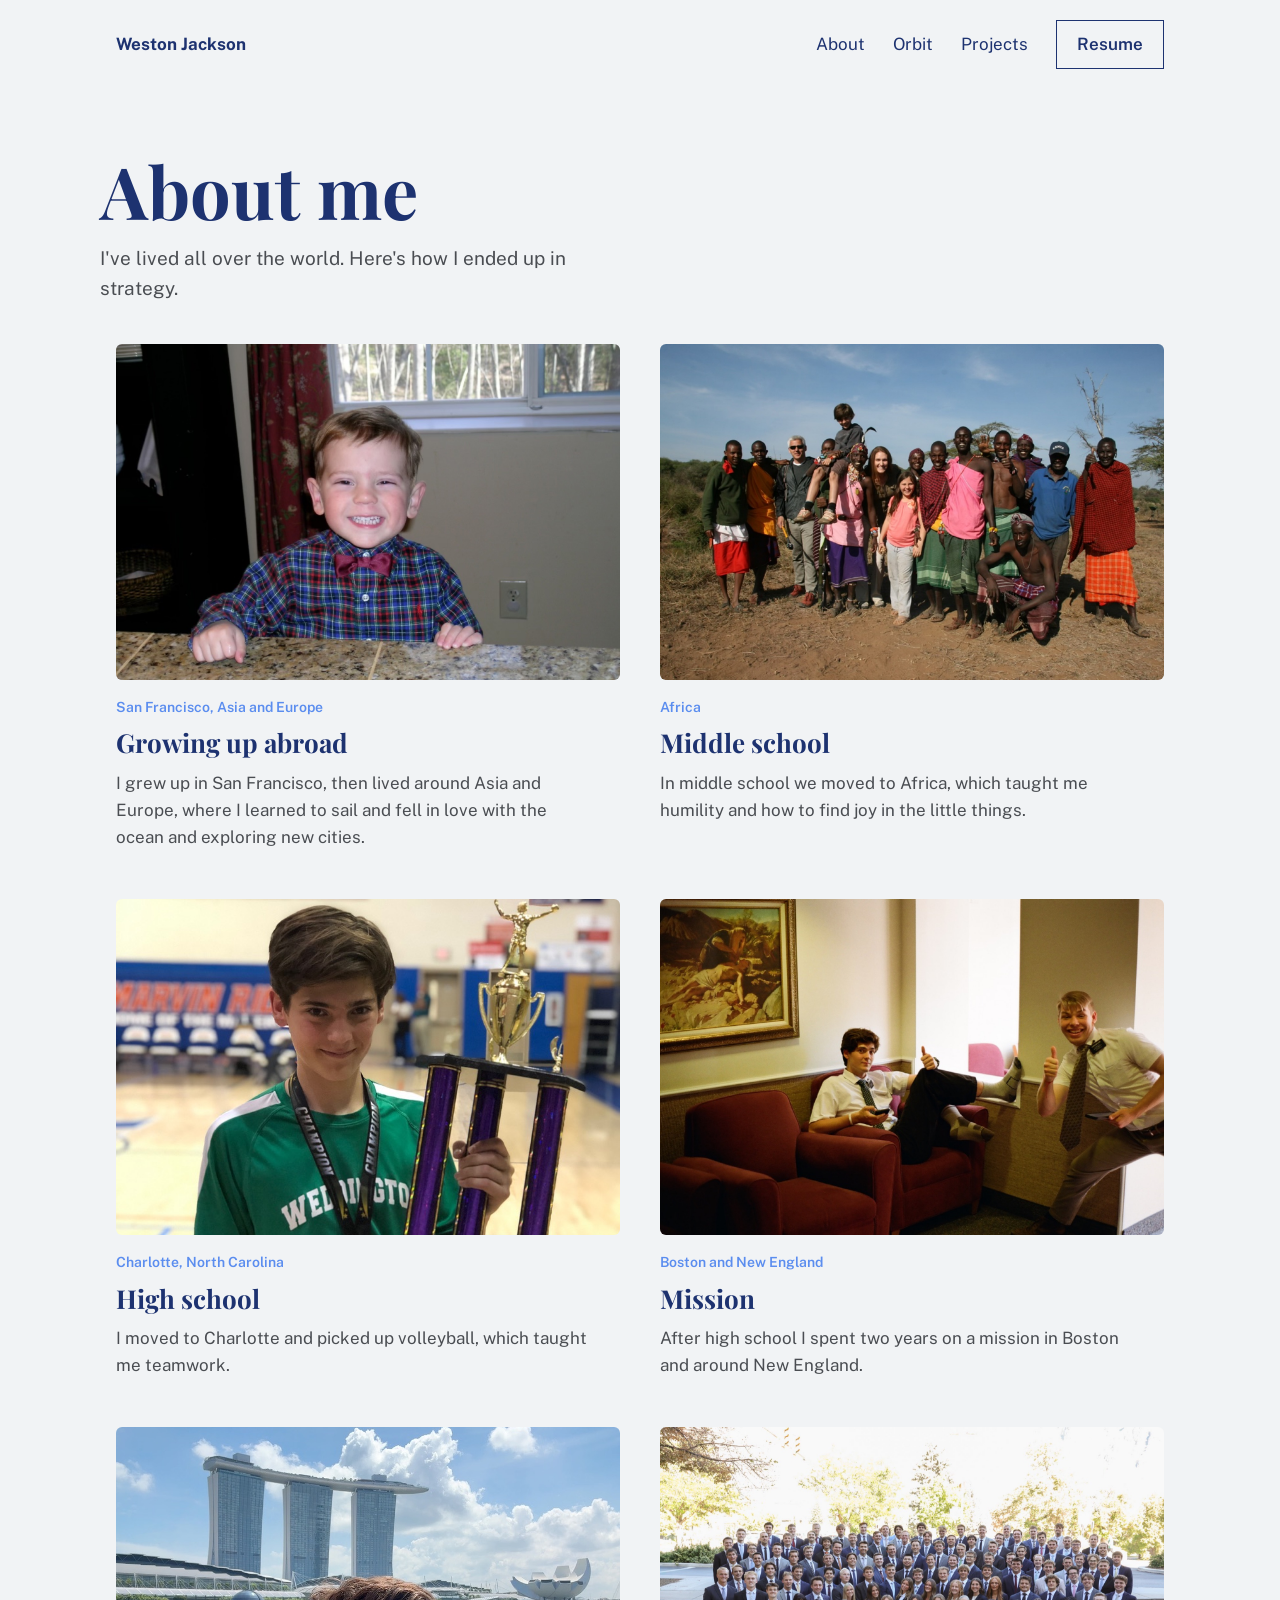
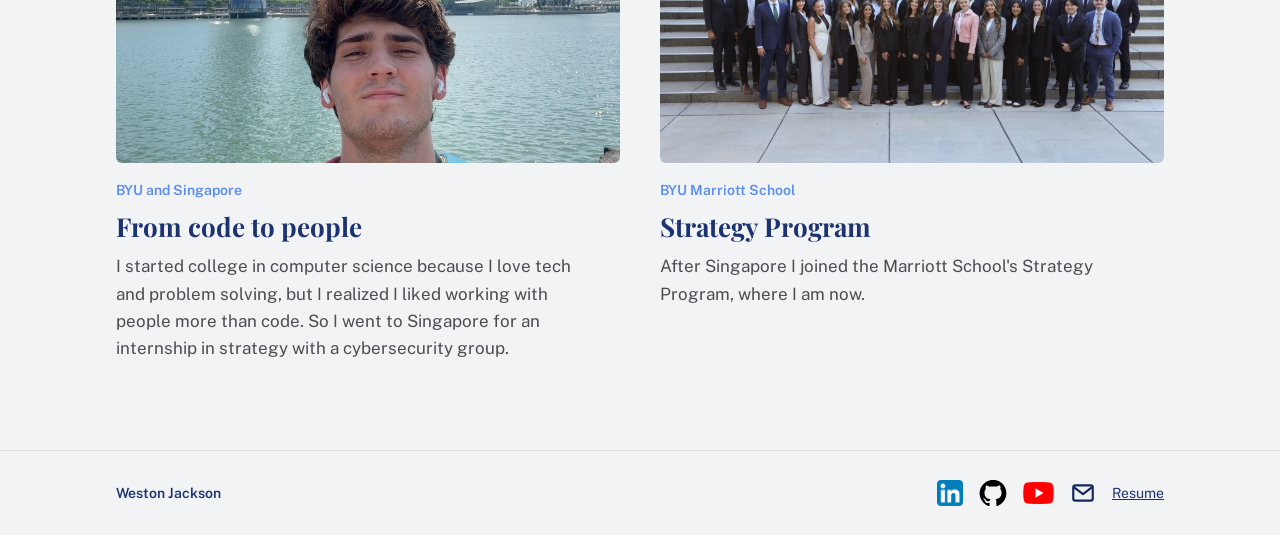
==== about.html @ 120ce7cc "Replace old site with new portfolio New home page, About page and Orbit project page. Removes the ol" ====
<!doctype html><html lang="en"><head><meta charset="utf-8"><meta name="viewport" content="width=device-width,initial-scale=1"><title>About · Weston Jackson</title>
<link href="https://fonts.googleapis.com/css2?family=Playfair+Display:wght@700&family=Public+Sans:wght@400;600;700&display=swap" rel="stylesheet">
<link rel="stylesheet" href="style.css?v=16">
<style>
.intro{padding:64px 0 40px}
.intro h1{font-size:clamp(44px,6vw,72px);line-height:1.05;margin-bottom:14px}
.intro p{margin:0;font-size:19px;max-width:44ch}
.story{list-style:none;margin:0;padding:0 0 88px;display:grid;grid-template-columns:repeat(2,1fr);gap:48px 40px}
.story img{width:100%;aspect-ratio:3/2;object-fit:cover;display:block;border-radius:6px;margin-bottom:16px}
.story .place{font-size:14px;font-weight:600;color:#5B8DEF;margin:0 0 4px}
.story h2{font-size:26px;margin:0 0 6px}
.story p{margin:0;max-width:48ch}
@media(max-width:700px){.story{grid-template-columns:1fr;gap:40px}}
</style></head><body>
<div class="wrap"><nav><a class="logo" href="index.html">Weston Jackson</a><a class="opt" href="about.html" aria-current="page">About</a><a class="opt" href="orbit.html">Orbit</a><a class="opt" href="index.html#projects">Projects</a><a class="btn" href="Weston_Jackson_Resume.pdf">Resume</a></nav></div>

<div class="wrap intro">
<h1>About me</h1>
<p>I've lived all over the world. Here's how I ended up in strategy.</p>
</div>

<div class="wrap">
<ol class="story">
<li><img src="photos/sf-early-years.jpg" alt="Weston as a little kid in a plaid shirt and bow tie" style="object-position:center 30%">
<p class="place">San Francisco, Asia and Europe</p><h2>Growing up abroad</h2><p>I grew up in San Francisco, then lived around Asia and Europe, where I learned to sail and fell in love with the ocean and exploring new cities.</p></li>

<li><img src="photos/kenya.jpg" alt="Weston with a group of people in Kenya">
<p class="place">Africa</p><h2>Middle school</h2><p>In middle school we moved to Africa, which taught me humility and how to find joy in the little things.</p></li>

<li><img src="photos/championship-trophy.jpg" alt="Weston holding a volleyball championship trophy" style="object-position:center 28%">
<p class="place">Charlotte, North Carolina</p><h2>High school</h2><p>I moved to Charlotte and picked up volleyball, which taught me teamwork.</p></li>

<li><img src="photos/boston-mission.jpg" alt="Weston and a fellow missionary in Massachusetts">
<p class="place">Boston and New England</p><h2>Mission</h2><p>After high school I spent two years on a mission in Boston and around New England.</p></li>

<li><img src="photos/singapore.jpg" alt="Weston in front of Marina Bay Sands in Singapore" style="object-position:center 40%">
<p class="place">BYU and Singapore</p><h2>From code to people</h2><p>I started college in computer science because I love tech and problem solving, but I realized I liked working with people more than code. So I went to Singapore for an internship in strategy with a cybersecurity group.</p></li>

<li><img src="photos/strategy-program.jpg" alt="BYU Marriott School Strategy Program group photo" style="object-position:center 68%">
<p class="place">BYU Marriott School</p><h2>Strategy Program</h2><p>After Singapore I joined the Marriott School's Strategy Program, where I am now.</p></li>
</ol>
</div>

<footer><div class="wrap"><p><a class="totop" href="#" onclick="window.scrollTo({top:0,behavior:matchMedia('(prefers-reduced-motion: reduce)').matches?'auto':'smooth'});return false">Weston Jackson</a></p><div class="links"><a class="icon" href="https://www.linkedin.com/in/weston-jackson42/" aria-label="LinkedIn"><img src="icons/linkedin.webp" alt="" width="26" height="26"></a><a class="icon" href="https://github.com/westons-hub" aria-label="GitHub"><img src="icons/github.svg" alt="" width="28" height="28"></a><a class="icon" href="https://www.youtube.com/channel/UCnmhHrcaIe1yvk1Fe79Xd9g" aria-label="YouTube"><img src="icons/youtube.png" alt="" width="31" height="22"></a><a class="icon" href="mailto:westonsdesk@gmail.com" aria-label="Email"><svg viewBox="0 0 24 24" aria-hidden="true" width="26" height="26" fill="none" stroke="#14295B" stroke-width="2" stroke-linejoin="round"><rect x="3" y="5" width="18" height="14" rx="2"/><path d="M3.5 6.5 12 13l8.5-6.5"/></svg></a><a href="Weston_Jackson_Resume.pdf">Resume</a></div></div></footer>
</body></html>
---- style.css ----
:root{--bg:#F1F3F5;--line:#D6DCE1;--ink:#1D3270;--text:#4A4D52;--accent:#B8322A;--card:#FFFFFF}
*{box-sizing:border-box}
body{margin:0;background:var(--bg);color:var(--text);font:17px/1.6 "Public Sans",sans-serif}
a{color:var(--ink)}
a:focus-visible{outline:2px solid var(--accent);outline-offset:3px}
.wrap{max-width:1080px;margin:0 auto;padding:0 16px}
h1,h2,h3{color:var(--ink);margin:0;font-family:"Playfair Display",Georgia,serif;font-weight:700}
h2{font-size:32px;margin-bottom:12px}

nav{display:flex;align-items:center;gap:28px;padding:20px 0}
nav a{text-decoration:none}
.logo{margin-right:auto;font-weight:700;white-space:nowrap}
.btn{display:inline-block;border:1.5px solid var(--ink);padding:10px 20px;text-decoration:none;font-weight:600}
.btn.fill{background:var(--ink);color:#fff}


footer{border-top:1px solid var(--line)}
footer .wrap{display:flex;align-items:center;gap:20px;padding:28px 16px;flex-wrap:wrap;font-size:14px}
footer p{margin:0 auto 0 0}
footer .links{display:flex;gap:16px;align-items:center}
.icon{display:block;line-height:0}
.nav-icons{display:flex;gap:14px;align-items:center}
.icon img{border-radius:4px}

@media(max-width:760px){nav{gap:10px}nav .btn{padding:8px 12px}.photo{order:-1;max-width:none;aspect-ratio:4/3;justify-self:stretch}nav .opt{display:none}}

/* projects: the stage stays put and one scroll moves to the next project */
.tour{position:relative}
.stage{position:sticky;top:0;height:100svh;overflow:hidden;transition:background-color .7s}
.steps{margin-top:-100svh;pointer-events:none}
.step{height:100svh}
.slide{position:absolute;inset:0;display:grid;grid-template-columns:340px 1fr;gap:64px;align-items:center;padding:56px max(16px,calc((100vw - 1080px)/2));opacity:0;visibility:hidden;transition:opacity .5s,visibility .5s}
.slide.on{opacity:1;visibility:visible}
.note{background:var(--card);border:1.5px solid var(--line);padding:24px;transform:translateY(16px);transition:transform .6s}
.slide.on .note{transform:none}
.note .n{color:var(--accent);font-weight:700;font-size:14px}
.note h3{font-size:26px;margin:4px 0 10px}
.note p{margin:0 0 16px}
.note small{display:block;color:#7A838E;margin-bottom:16px}
.frame{width:100%;max-width:560px;aspect-ratio:4/3;justify-self:center;background:var(--c);padding:20px;transform:translateY(8%);transition:transform .7s cubic-bezier(.2,.7,.2,1)}
.frame span{display:grid;place-items:center;height:100%;background:#ffffffaa;color:var(--ink);font-size:14px}
.slide.on .frame{transform:none}

/* Orbit: navy background and the rings are the orbits */
.geo{position:absolute;inset:0;width:100%;height:100%;fill:none;opacity:0;transition:opacity .7s}
.geo circle.ring{stroke:#ffffff30;stroke-width:1.5}
.geo text{fill:#F4F6FA;font:600 15px "Public Sans",sans-serif;text-anchor:middle}
.geo .trail{fill:none;stroke:url(#tg);stroke-width:3;stroke-linecap:round}
.geo .link{stroke:#F97316;stroke-width:1.5;stroke-dasharray:4 6;opacity:.7}
.geo text.you{fill:#1E3A5F;font-size:22px;font-weight:700}
.stage[data-p="0"]{background:#1E3A5F}
.stage[data-p="0"] .geo{opacity:1}

@media(max-width:860px){
.slide{grid-template-columns:1fr;gap:20px;padding:72px 16px 24px;align-content:center}
.frame{order:-1;max-height:38svh}
article.slide:first-of-type{align-content:end}
.geo{transform:translateY(-16%)}
.note{padding:18px}}
@media(prefers-reduced-motion:reduce){.tour *{transition:none!important}}
.totop{text-decoration:none;font-weight:600}

/* home hero */
.hero{position:relative;overflow:hidden;min-height:calc(100svh - 80px);display:flex;align-items:center;background:linear-gradient(180deg,#F1F3F5 0%,#E3ECF9 100%);border-bottom:1px solid var(--line)}
.hero-in{width:100%;position:relative;z-index:1}
.hero-text{max-width:min(600px,56vw);padding:48px 0}
.hello{margin:0 0 10px;color:#5B8DEF;font-weight:700;font-size:15px;letter-spacing:.18em;text-transform:uppercase}
.hero h1{font:700 clamp(48px,5.6vw,84px)/1.05 "Playfair Display",Georgia,serif;letter-spacing:-.01em;color:#14295B;margin:0 0 18px}
.tag{margin:0 0 22px;color:#5B8DEF;font-size:clamp(17px,1.6vw,21px)}
.lede{margin:0;max-width:46ch;line-height:1.75;color:#5A6472}
.btns{display:flex;gap:14px;flex-wrap:wrap;margin-top:36px}
.pill{display:inline-block;padding:14px 30px;border-radius:999px;font-weight:700;text-decoration:none;color:#14295B;background:#fff;border:1.5px solid #D6DCE6;box-shadow:0 4px 14px #14295B14}
.pill.fill{background:#14295B;border-color:#14295B;color:#fff}
.social{display:flex;gap:26px;align-items:center;margin-top:34px}
.social a{color:#14295B;line-height:0}
.social svg{width:26px;height:26px;fill:currentColor}
.hero .photo{position:absolute;right:0;bottom:0;height:100%;width:min(52vw,820px);object-fit:cover;object-position:48% 40%;-webkit-mask-image:linear-gradient(90deg,transparent 0,#000 22%);mask-image:linear-gradient(90deg,transparent 0,#000 22%)}
@media(max-width:640px){
.hero{flex-direction:column;align-items:stretch;min-height:0}
.hero .photo{position:static;order:-1;width:100%;height:auto;aspect-ratio:4/3;-webkit-mask-image:linear-gradient(180deg,#000 75%,transparent);mask-image:linear-gradient(180deg,#000 75%,transparent)}
.hero-text{max-width:none;padding:8px 0 56px}}
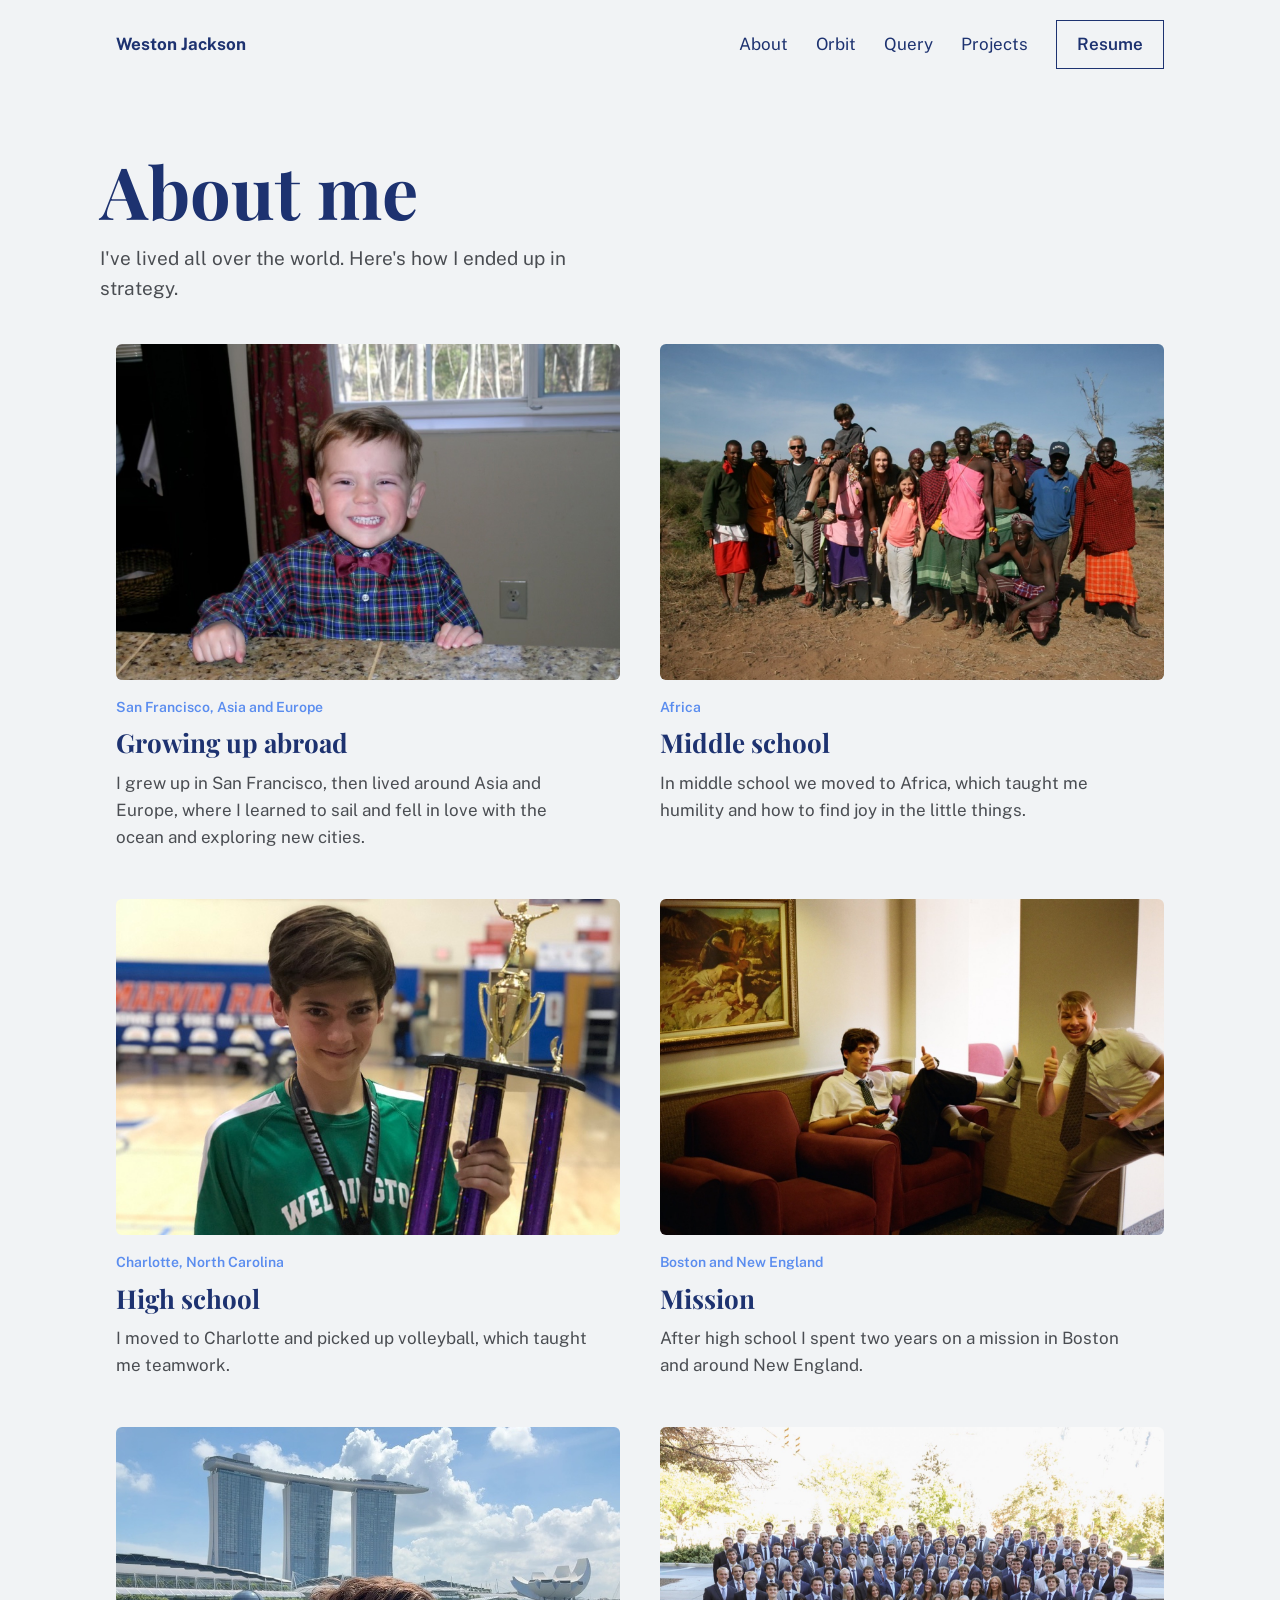
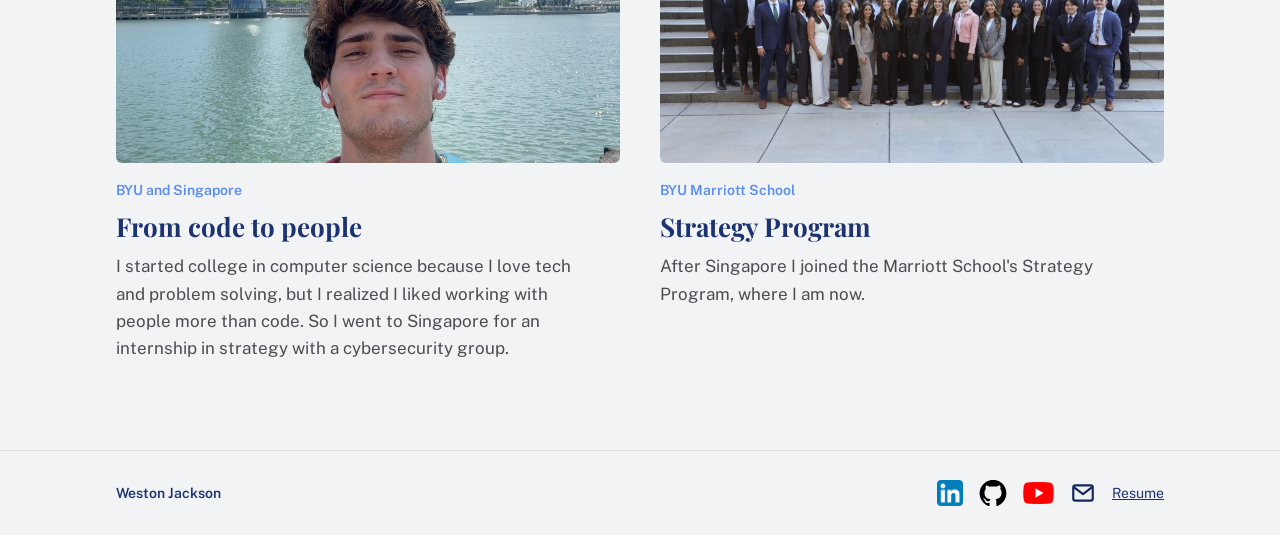
==== commit 70b12a5c: "Add Query as the second project Co-Authored-By: Claude Opus 5.5 <noreply@anthropic.com>" ====
--- a/about.html
+++ b/about.html
@@ -1,6 +1,6 @@
 <!doctype html><html lang="en"><head><meta charset="utf-8"><meta name="viewport" content="width=device-width,initial-scale=1"><title>About · Weston Jackson</title>
 <link href="https://fonts.googleapis.com/css2?family=Playfair+Display:wght@700&family=Public+Sans:wght@400;600;700&display=swap" rel="stylesheet">
-<link rel="stylesheet" href="style.css?v=16">
+<link rel="stylesheet" href="style.css?v=21">
 <style>
 .intro{padding:64px 0 40px}
 .intro h1{font-size:clamp(44px,6vw,72px);line-height:1.05;margin-bottom:14px}
@@ -12,7 +12,7 @@
 .story p{margin:0;max-width:48ch}
 @media(max-width:700px){.story{grid-template-columns:1fr;gap:40px}}
 </style></head><body>
-<div class="wrap"><nav><a class="logo" href="index.html">Weston Jackson</a><a class="opt" href="about.html" aria-current="page">About</a><a class="opt" href="orbit.html">Orbit</a><a class="opt" href="index.html#projects">Projects</a><a class="btn" href="Weston_Jackson_Resume.pdf">Resume</a></nav></div>
+<div class="wrap"><nav><a class="logo" href="index.html">Weston Jackson</a><a class="opt" href="about.html" aria-current="page">About</a><a class="opt" href="orbit.html">Orbit</a><a class="opt" href="https://westons-hub.github.io/query/">Query</a><a class="opt" href="index.html#projects">Projects</a><a class="btn" href="Weston_Jackson_Resume.pdf">Resume</a></nav></div>
 
 <div class="wrap intro">
 <h1>About me</h1>
--- a/style.css
+++ b/style.css
@@ -79,3 +79,26 @@
 .hero{flex-direction:column;align-items:stretch;min-height:0}
 .hero .photo{position:static;order:-1;width:100%;height:auto;aspect-ratio:4/3;-webkit-mask-image:linear-gradient(180deg,#000 75%,transparent);mask-image:linear-gradient(180deg,#000 75%,transparent)}
 .hero-text{max-width:none;padding:8px 0 56px}}
+
+/* Query: green background and a small mock of question -> SQL -> answer */
+.stage[data-p="1"]{background:#0a6b4d}
+.qmock{display:block;justify-self:center;width:100%;max-width:540px;background:#fff;border-radius:10px;padding:24px;box-shadow:0 24px 50px -24px #00000080;color:#1c1b19;text-decoration:none;font-family:system-ui,-apple-system,"Segoe UI",sans-serif}
+.qmock .file{display:inline-block;font:12.5px ui-monospace,"SF Mono",Menlo,monospace;background:#e1f0e9;color:#0a6b4d;padding:3px 9px;border-radius:4px}
+.qmock .q{font-size:20px;font-weight:600;margin:14px 0 10px;color:#1c1b19}
+.qmock pre{margin:0 0 12px;background:#efede7;padding:10px 12px;border-radius:6px;font:12.5px/1.6 ui-monospace,"SF Mono",Menlo,monospace;white-space:pre-wrap}
+.qmock pre b{color:#7a2e9e;font-weight:400}
+.qmock table{width:100%;border-collapse:collapse;font-size:15px}
+.qmock td{padding:8px 0;border-top:1px solid #d9d6cd}
+.qmock .bar{width:50%;padding:8px 14px}
+.qmock .bar span{display:block;height:8px;border-radius:4px;background:#0a6b4d;width:var(--w)}
+.qmock .num{text-align:right;font-variant-numeric:tabular-nums}
+.qmock>*{opacity:0}
+.slide.on .qmock>*{animation:qin .5s ease-out forwards}
+.slide.on .qmock>:nth-child(2){animation-delay:.25s}
+.slide.on .qmock>:nth-child(3){animation-delay:.6s}
+.slide.on .qmock>:nth-child(4){animation-delay:1s}
+.slide.on .qmock .bar span{animation:qgrow .7s 1.1s ease-out backwards}
+@keyframes qin{from{opacity:0;transform:translateY(8px)}to{opacity:1;transform:none}}
+@keyframes qgrow{from{width:0}}
+@media(max-width:860px){.qmock{order:-1;padding:16px}.qmock .q{font-size:17px}}
+@media(prefers-reduced-motion:reduce){.qmock>*{opacity:1;animation:none!important}.qmock .bar span{animation:none!important}}
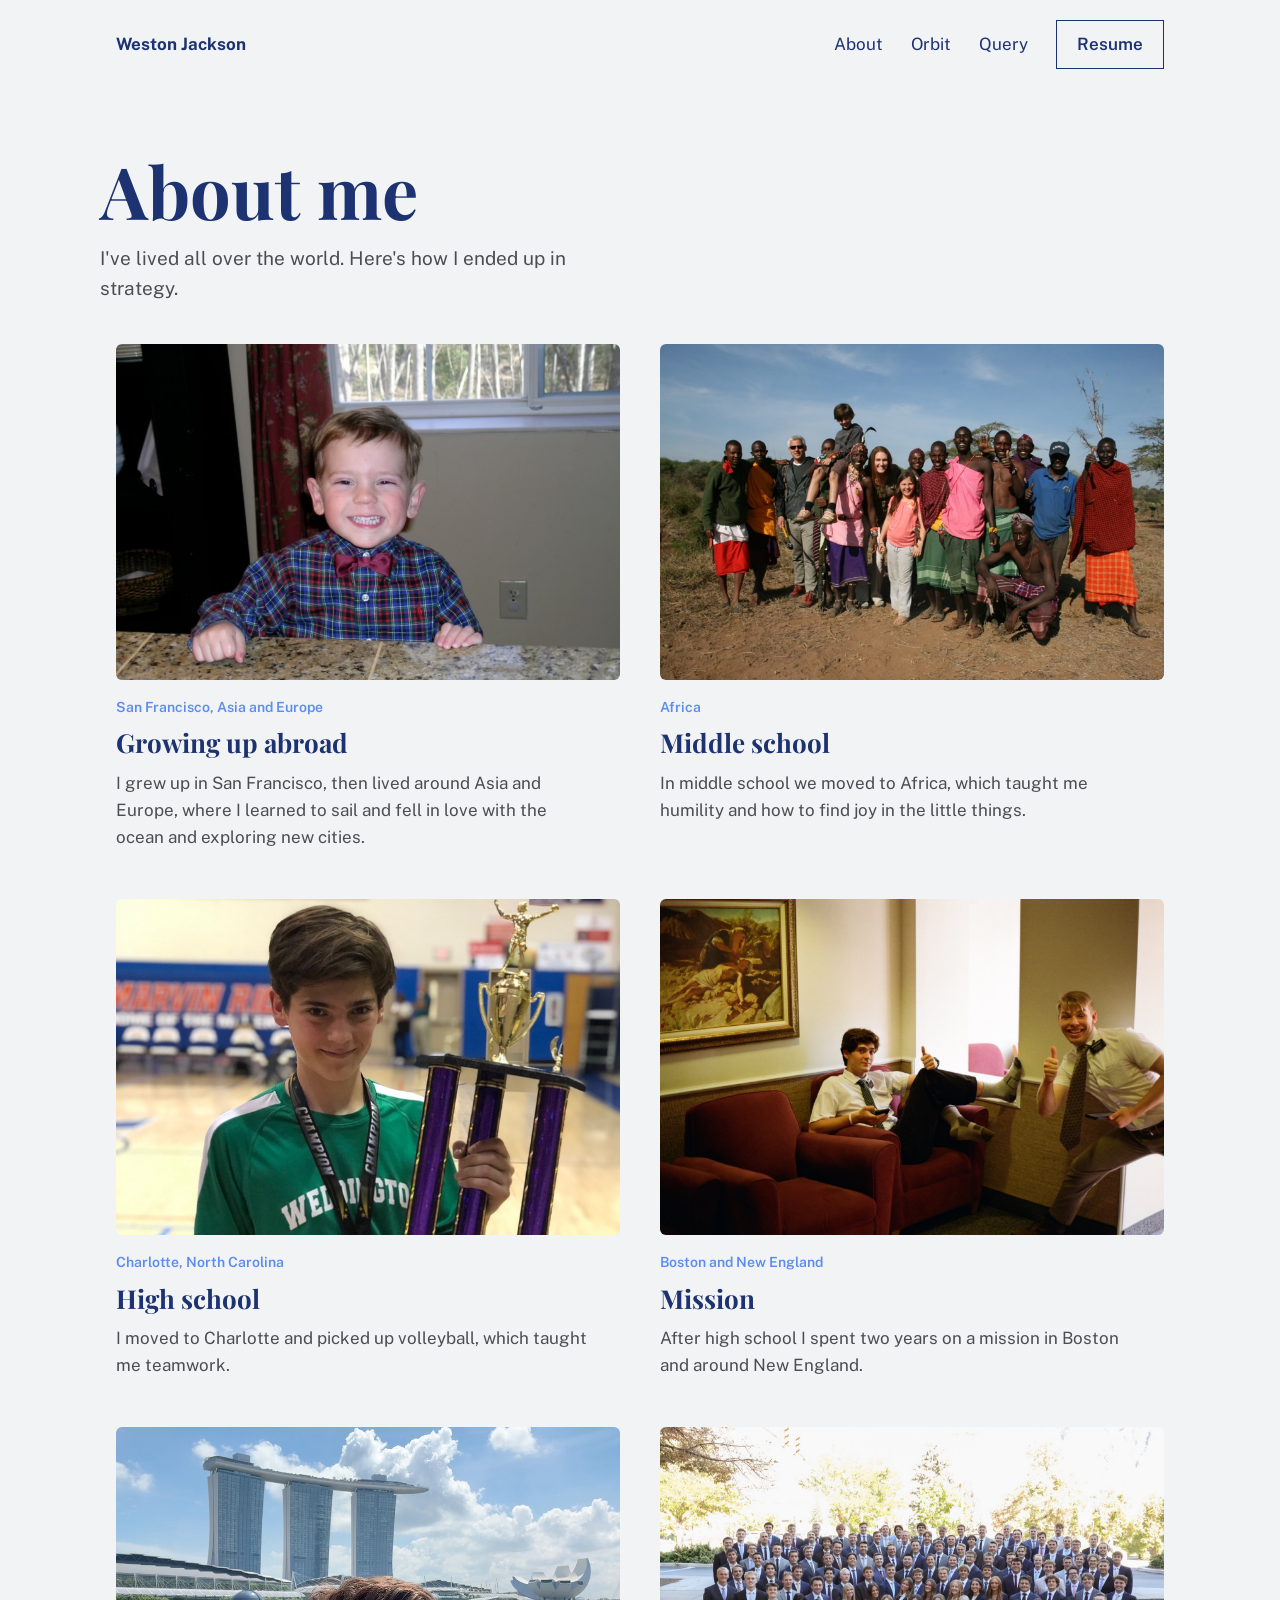
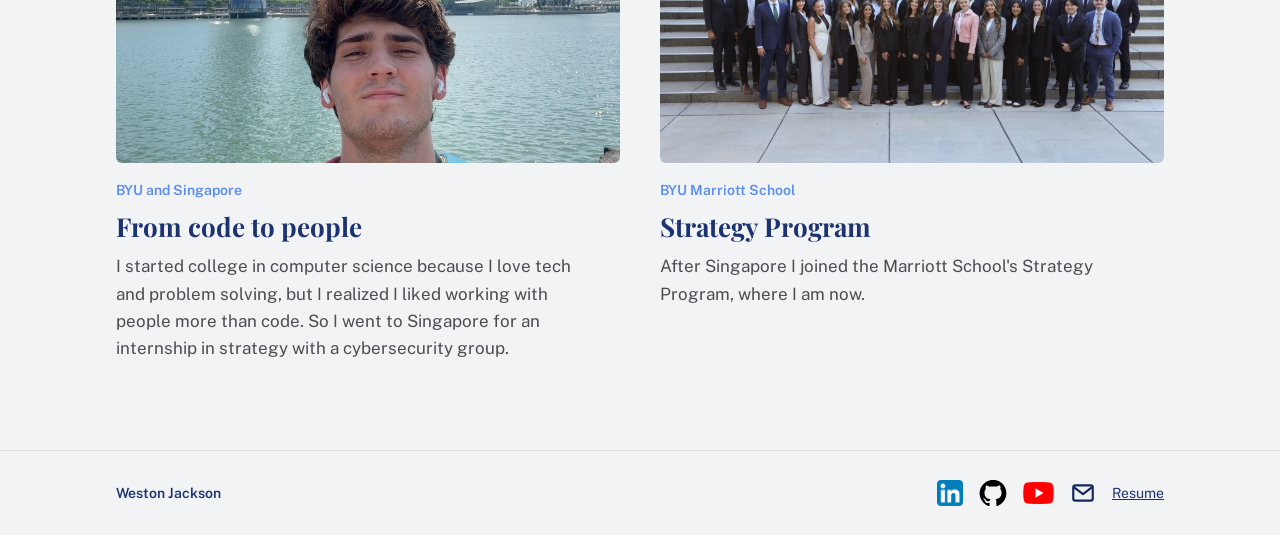
==== commit eac547be: "Add View the code buttons; remove Projects menu link Co-Authored-By: Claude Opus 5.5 <noreply@anthro" ====
--- a/about.html
+++ b/about.html
@@ -1,6 +1,6 @@
 <!doctype html><html lang="en"><head><meta charset="utf-8"><meta name="viewport" content="width=device-width,initial-scale=1"><title>About · Weston Jackson</title>
 <link href="https://fonts.googleapis.com/css2?family=Playfair+Display:wght@700&family=Public+Sans:wght@400;600;700&display=swap" rel="stylesheet">
-<link rel="stylesheet" href="style.css?v=21">
+<link rel="stylesheet" href="style.css?v=23">
 <style>
 .intro{padding:64px 0 40px}
 .intro h1{font-size:clamp(44px,6vw,72px);line-height:1.05;margin-bottom:14px}
@@ -12,7 +12,7 @@
 .story p{margin:0;max-width:48ch}
 @media(max-width:700px){.story{grid-template-columns:1fr;gap:40px}}
 </style></head><body>
-<div class="wrap"><nav><a class="logo" href="index.html">Weston Jackson</a><a class="opt" href="about.html" aria-current="page">About</a><a class="opt" href="orbit.html">Orbit</a><a class="opt" href="https://westons-hub.github.io/query/">Query</a><a class="opt" href="index.html#projects">Projects</a><a class="btn" href="Weston_Jackson_Resume.pdf">Resume</a></nav></div>
+<div class="wrap"><nav><a class="logo" href="index.html">Weston Jackson</a><a class="opt" href="about.html" aria-current="page">About</a><a class="opt" href="orbit.html">Orbit</a><a class="opt" href="query.html">Query</a><a class="btn" href="Weston_Jackson_Resume.pdf">Resume</a></nav></div>
 
 <div class="wrap intro">
 <h1>About me</h1>
--- a/style.css
+++ b/style.css
@@ -81,7 +81,7 @@
 .hero-text{max-width:none;padding:8px 0 56px}}
 
 /* Query: green background and a small mock of question -> SQL -> answer */
-.stage[data-p="1"]{background:#0a6b4d}
+.stage[data-p="1"]{background-color:#0a6b4d;background-image:linear-gradient(#ffffff26 1px,transparent 1px),linear-gradient(90deg,#ffffff26 1px,transparent 1px);background-size:100% 28px,104px 100%}
 .qmock{display:block;justify-self:center;width:100%;max-width:540px;background:#fff;border-radius:10px;padding:24px;box-shadow:0 24px 50px -24px #00000080;color:#1c1b19;text-decoration:none;font-family:system-ui,-apple-system,"Segoe UI",sans-serif}
 .qmock .file{display:inline-block;font:12.5px ui-monospace,"SF Mono",Menlo,monospace;background:#e1f0e9;color:#0a6b4d;padding:3px 9px;border-radius:4px}
 .qmock .q{font-size:20px;font-weight:600;margin:14px 0 10px;color:#1c1b19}
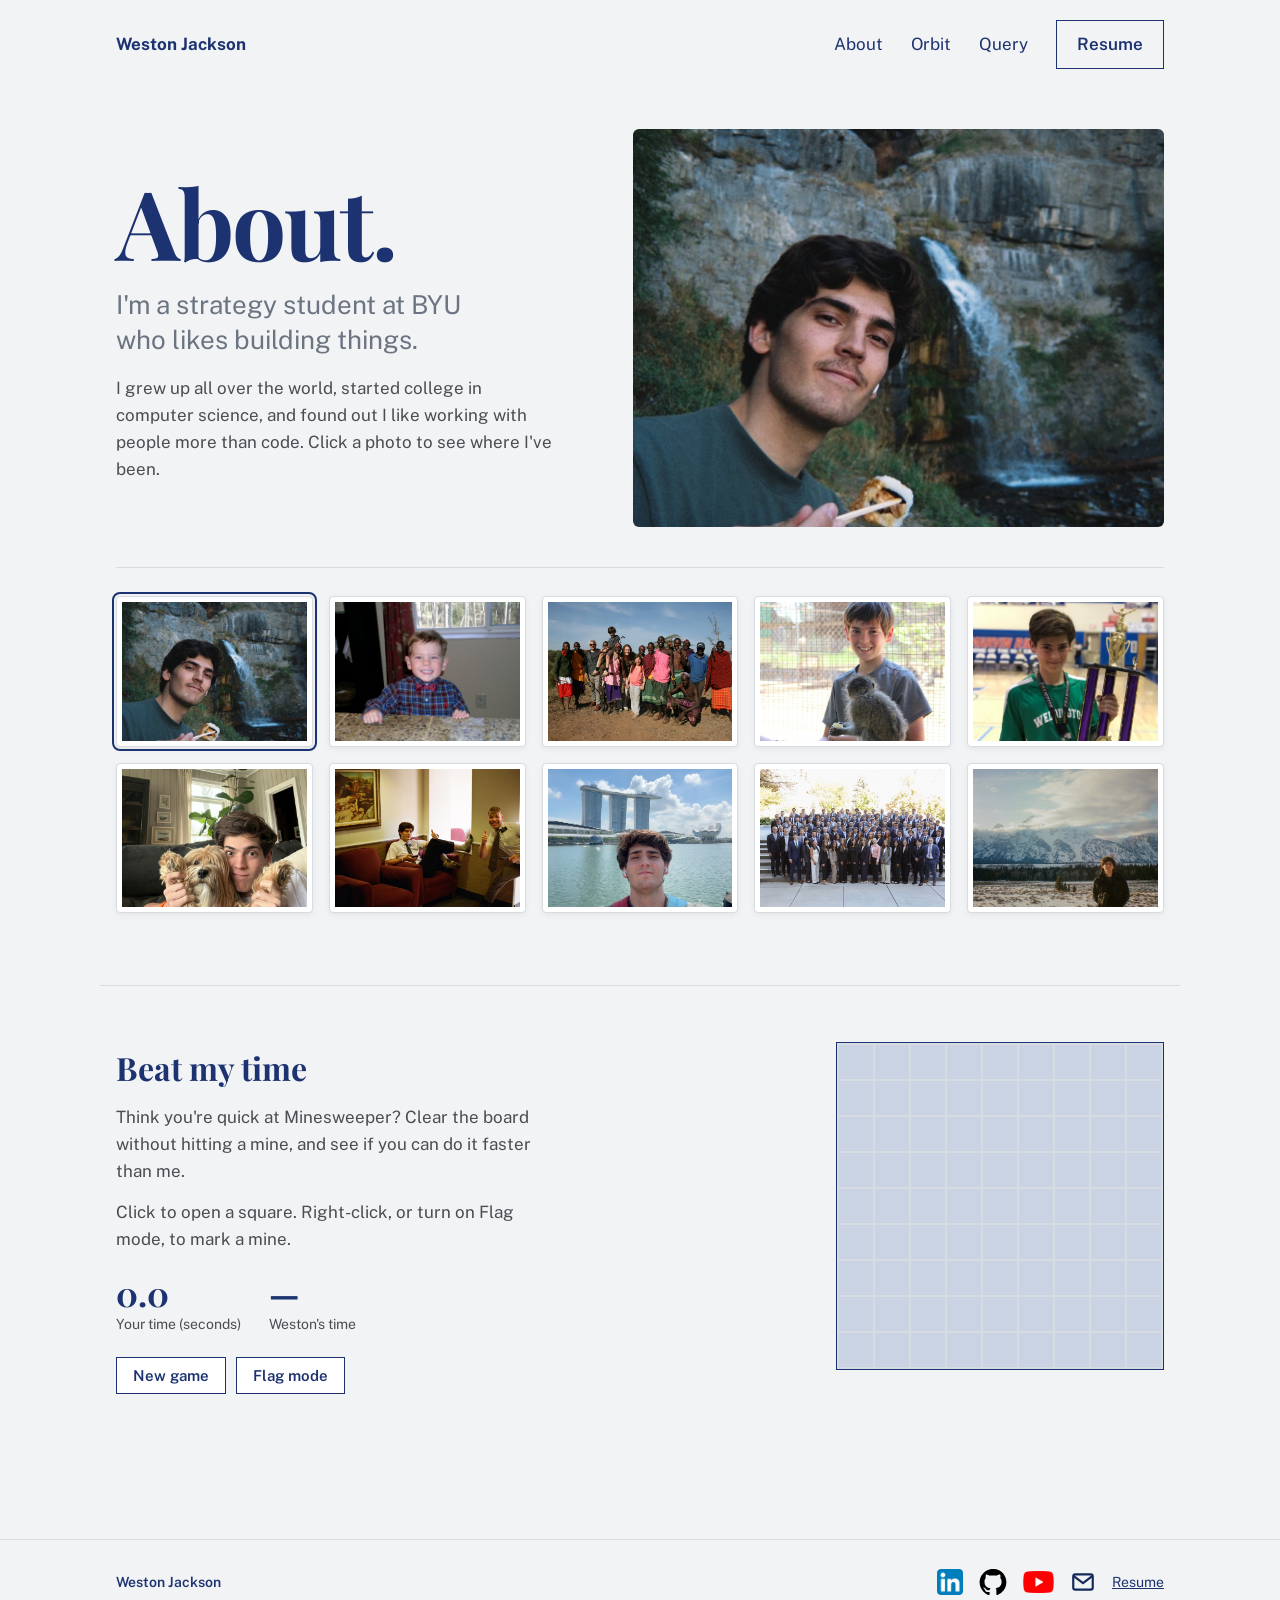
==== commit 725dc96a: "About: photo switcher and Minesweeper challenge Co-Authored-By: Claude Opus 5.5 <noreply@anthropic.c" ====
--- a/about.html
+++ b/about.html
@@ -1,45 +1,139 @@
 <!doctype html><html lang="en"><head><meta charset="utf-8"><meta name="viewport" content="width=device-width,initial-scale=1"><title>About · Weston Jackson</title>
 <link href="https://fonts.googleapis.com/css2?family=Playfair+Display:wght@700&family=Public+Sans:wght@400;600;700&display=swap" rel="stylesheet">
-<link rel="stylesheet" href="style.css?v=23">
+<link rel="stylesheet" href="style.css?v=34">
 <style>
-.intro{padding:64px 0 40px}
-.intro h1{font-size:clamp(44px,6vw,72px);line-height:1.05;margin-bottom:14px}
-.intro p{margin:0;font-size:19px;max-width:44ch}
-.story{list-style:none;margin:0;padding:0 0 88px;display:grid;grid-template-columns:repeat(2,1fr);gap:48px 40px}
-.story img{width:100%;aspect-ratio:3/2;object-fit:cover;display:block;border-radius:6px;margin-bottom:16px}
-.story .place{font-size:14px;font-weight:600;color:#5B8DEF;margin:0 0 4px}
-.story h2{font-size:26px;margin:0 0 6px}
-.story p{margin:0;max-width:48ch}
-@media(max-width:700px){.story{grid-template-columns:1fr;gap:40px}}
+.about{display:grid;grid-template-columns:1fr 1.15fr;gap:56px;align-items:center;padding:40px 0;border-bottom:1px solid var(--line)}
+.about-text{min-height:300px;display:flex;flex-direction:column;justify-content:center;transition:opacity .2s}
+.about h1{font-size:clamp(52px,7.5vw,100px);line-height:1;letter-spacing:-.02em;margin-bottom:18px}
+.about .lead{font-size:clamp(20px,2.2vw,26px);line-height:1.35;color:#6B7480;margin:0 0 18px;max-width:22ch}
+.about .body{margin:0;max-width:44ch}
+.about .big{width:100%;aspect-ratio:4/3;object-fit:cover;display:block;border-radius:6px;transition:opacity .2s}
+.about.swap .about-text,.about.swap .big{opacity:0}
+.thumbs{list-style:none;margin:0;padding:28px 0 72px;display:grid;grid-template-columns:repeat(5,1fr);gap:16px}
+.thumbs button{display:block;width:100%;padding:5px;background:#fff;border:1px solid var(--line);border-radius:4px;box-shadow:0 2px 6px #0000000f;cursor:pointer}
+.thumbs img{display:block;width:100%;aspect-ratio:4/3;object-fit:cover}
+.thumbs button[aria-pressed="true"]{outline:2.5px solid var(--ink);outline-offset:2px}
+.thumbs button:focus-visible{outline:2.5px solid var(--accent);outline-offset:2px}
+
+.game{border-top:1px solid var(--line);padding:56px 16px 88px;display:grid;grid-template-columns:1fr auto;gap:56px;align-items:start}
+.game h2{font-size:32px;margin-bottom:10px}
+.game p{margin:0 0 14px;max-width:44ch}
+.times{display:flex;gap:28px;margin:22px 0}
+.times div{font-size:14px}
+.times b{display:block;font:700 34px/1.1 "Playfair Display",Georgia,serif;color:var(--ink);font-variant-numeric:tabular-nums}
+.gbtns{display:flex;gap:10px;flex-wrap:wrap}
+.gbtns button{font:600 15px "Public Sans",sans-serif;color:var(--ink);background:#fff;border:1.5px solid var(--ink);padding:9px 16px;cursor:pointer}
+.gbtns button[aria-pressed="true"]{background:var(--ink);color:#fff}
+#msg{font-weight:600;color:var(--ink);min-height:1.6em;margin-top:16px}
+.board{display:grid;grid-template-columns:repeat(9,34px);gap:2px;background:var(--line);padding:2px;border:1.5px solid var(--ink);user-select:none;-webkit-user-select:none;touch-action:manipulation}
+.board button{width:34px;height:34px;padding:0;border:0;background:#C9D3E3;font:700 16px "Public Sans",sans-serif;color:var(--ink);cursor:pointer}
+.board button:hover{background:#B8C5DA}
+.board button.open{background:#fff;cursor:default}
+.board button.mine{background:var(--accent);color:#fff}
+.board .n1{color:#1D4ED8}.board .n2{color:#15803D}.board .n3{color:#B8322A}.board .n4{color:#5B21B6}.board .n5{color:#92400E}.board .n6{color:#0E7490}.board .n7{color:#1c1b19}.board .n8{color:#6B7480}
+@media(max-width:760px){.about{grid-template-columns:1fr;gap:24px;padding:16px 0 28px}.about .big{order:-1}.about-text{min-height:230px;justify-content:flex-start}.thumbs{gap:8px;padding:20px 0 48px}.thumbs button{padding:3px}.game{grid-template-columns:1fr;gap:28px;padding:40px 16px 64px}.board{justify-self:center}}
+@media(prefers-reduced-motion:reduce){.about-text,.about .big{transition:none}}
 </style></head><body>
 <div class="wrap"><nav><a class="logo" href="index.html">Weston Jackson</a><a class="opt" href="about.html" aria-current="page">About</a><a class="opt" href="orbit.html">Orbit</a><a class="opt" href="query.html">Query</a><a class="btn" href="Weston_Jackson_Resume.pdf">Resume</a></nav></div>
 
-<div class="wrap intro">
-<h1>About me</h1>
-<p>I've lived all over the world. Here's how I ended up in strategy.</p>
+<div class="wrap">
+<div class="about" id="about">
+<div class="about-text" aria-live="polite">
+<h1 id="a-title">About.</h1>
+<p class="lead" id="a-lead">I'm a strategy student at BYU who likes building things.</p>
+<p class="body" id="a-body">I grew up all over the world, started college in computer science, and found out I like working with people more than code. Click a photo to see where I've been.</p>
+</div>
+<img class="big" id="a-img" src="photos/waterfall-sushi.jpg" alt="Weston by a waterfall, holding up a piece of sushi with chopsticks" style="object-position:40% 50%">
 </div>
 
-<div class="wrap">
-<ol class="story">
-<li><img src="photos/sf-early-years.jpg" alt="Weston as a little kid in a plaid shirt and bow tie" style="object-position:center 30%">
-<p class="place">San Francisco, Asia and Europe</p><h2>Growing up abroad</h2><p>I grew up in San Francisco, then lived around Asia and Europe, where I learned to sail and fell in love with the ocean and exploring new cities.</p></li>
+<ul class="thumbs" id="thumbs" aria-label="Pick a photo to read about it"></ul>
+</div>
 
-<li><img src="photos/kenya.jpg" alt="Weston with a group of people in Kenya">
-<p class="place">Africa</p><h2>Middle school</h2><p>In middle school we moved to Africa, which taught me humility and how to find joy in the little things.</p></li>
-
-<li><img src="photos/championship-trophy.jpg" alt="Weston holding a volleyball championship trophy" style="object-position:center 28%">
-<p class="place">Charlotte, North Carolina</p><h2>High school</h2><p>I moved to Charlotte and picked up volleyball, which taught me teamwork.</p></li>
-
-<li><img src="photos/boston-mission.jpg" alt="Weston and a fellow missionary in Massachusetts">
-<p class="place">Boston and New England</p><h2>Mission</h2><p>After high school I spent two years on a mission in Boston and around New England.</p></li>
-
-<li><img src="photos/singapore.jpg" alt="Weston in front of Marina Bay Sands in Singapore" style="object-position:center 40%">
-<p class="place">BYU and Singapore</p><h2>From code to people</h2><p>I started college in computer science because I love tech and problem solving, but I realized I liked working with people more than code. So I went to Singapore for an internship in strategy with a cybersecurity group.</p></li>
-
-<li><img src="photos/strategy-program.jpg" alt="BYU Marriott School Strategy Program group photo" style="object-position:center 68%">
-<p class="place">BYU Marriott School</p><h2>Strategy Program</h2><p>After Singapore I joined the Marriott School's Strategy Program, where I am now.</p></li>
-</ol>
+<div class="wrap game">
+<div>
+<h2>Beat my time</h2>
+<p>Think you're quick at Minesweeper? Clear the board without hitting a mine, and see if you can do it faster than me.</p>
+<p>Click to open a square. Right-click, or turn on Flag mode, to mark a mine.</p>
+<div class="times"><div><b id="t-you">0.0</b>Your time (seconds)</div><div><b id="t-me">—</b>Weston's time</div></div>
+<div class="gbtns"><button type="button" id="new">New game</button><button type="button" id="flag" aria-pressed="false">Flag mode</button></div>
+<p id="msg" role="status"></p>
+</div>
+<div class="board" id="board" role="group" aria-label="Minesweeper board, 9 by 9 with 10 mines"></div>
 </div>
 
 <footer><div class="wrap"><p><a class="totop" href="#" onclick="window.scrollTo({top:0,behavior:matchMedia('(prefers-reduced-motion: reduce)').matches?'auto':'smooth'});return false">Weston Jackson</a></p><div class="links"><a class="icon" href="https://www.linkedin.com/in/weston-jackson42/" aria-label="LinkedIn"><img src="icons/linkedin.webp" alt="" width="26" height="26"></a><a class="icon" href="https://github.com/westons-hub" aria-label="GitHub"><img src="icons/github.svg" alt="" width="28" height="28"></a><a class="icon" href="https://www.youtube.com/channel/UCnmhHrcaIe1yvk1Fe79Xd9g" aria-label="YouTube"><img src="icons/youtube.png" alt="" width="31" height="22"></a><a class="icon" href="mailto:westonsdesk@gmail.com" aria-label="Email"><svg viewBox="0 0 24 24" aria-hidden="true" width="26" height="26" fill="none" stroke="#14295B" stroke-width="2" stroke-linejoin="round"><rect x="3" y="5" width="18" height="14" rx="2"/><path d="M3.5 6.5 12 13l8.5-6.5"/></svg></a><a href="Weston_Jackson_Resume.pdf">Resume</a></div></div></footer>
+
+<script>
+// ---- photos: click one to change the heading, text and big picture ----
+(()=>{
+const items=[
+ {img:'waterfall-sushi.jpg',pos:'40% 50%',alt:'Weston by a waterfall, holding up a piece of sushi with chopsticks',title:'About.',lead:"I'm a strategy student at BYU who likes building things.",body:"I grew up all over the world, started college in computer science, and found out I like working with people more than code. Click a photo to see where I've been."},
+ {img:'sf-early-years.jpg',pos:'center 30%',alt:'Weston as a little kid in a plaid shirt and bow tie',title:'San Francisco.',lead:'Where it started.',body:'I grew up in San Francisco. Then we moved around Asia and Europe, where I learned to sail and fell in love with the ocean and exploring new cities.'},
+ {img:'kenya.jpg',pos:'center',alt:'Weston with a group of people in Kenya',title:'Kenya.',lead:'Middle school in Africa.',body:'Living in Africa taught me humility and how to find joy in the little things. I also helped build schools, libraries and wells in Kenya and Tanzania.'},
+ {img:'south-africa-monkey.jpg',pos:'center 20%',alt:'Weston with a monkey at a wildlife rehabilitation center in South Africa',title:'South Africa.',lead:'Wildlife rehabilitation.',body:'I worked at a rehabilitation center for monkeys in South Africa and earned a certificate in animal care.'},
+ {img:'championship-trophy.jpg',pos:'center 28%',alt:'Weston holding a volleyball championship trophy',title:'Charlotte.',lead:'Volleyball and teamwork.',body:'I moved to Charlotte for high school and picked up volleyball. We won two state championships, and I was team captain.'},
+ {img:'charlotte-ani.jpg',pos:'center 80%',alt:'Weston with his dog Ani',title:'Ani.',lead:'My dog.',body:'My favorite part of high school in Charlotte.'},
+ {img:'boston-mission.jpg',pos:'center',alt:'Weston and a fellow missionary in Massachusetts',title:'Boston.',lead:'Two years of service.',body:'After high school I spent two years as a missionary in Boston and around New England, talking with more than a thousand people from every kind of background.'},
+ {img:'singapore.jpg',pos:'center 40%',alt:'Weston in front of Marina Bay Sands in Singapore',title:'Singapore.',lead:'From code to people.',body:'I started college in computer science, then realized I liked working with people more than code. So I went to Singapore and South Korea for a strategy internship at a cybersecurity company.'},
+ {img:'strategy-program.jpg',pos:'center 68%',alt:'BYU Marriott School Strategy Program group photo',title:'BYU.',lead:'The Strategy Program.',body:"Now I study Strategic Management at BYU's Marriott School with a minor in computer science, and I build projects like Orbit and Query on the side."},
+ {img:'jackson-hole.jpg',pos:'center 40%',alt:'Weston in the mountains at Jackson Hole',title:'Outside.',lead:'Always planning the next trip.',body:"I surf, scuba dive and sail, and I've explored more than 80 countries on six continents. Antarctica is the one I have left."}];
+const box=document.getElementById('about'),list=document.getElementById('thumbs'),$=id=>document.getElementById(id);
+const quick=matchMedia('(prefers-reduced-motion: reduce)').matches;
+function show(i){
+  const d=items[i];
+  const apply=()=>{$('a-title').textContent=d.title;$('a-lead').textContent=d.lead;$('a-body').textContent=d.body;const im=$('a-img');im.src='photos/'+d.img;im.alt=d.alt;im.style.objectPosition=d.pos;box.classList.remove('swap')};
+  list.querySelectorAll('button').forEach((b,j)=>b.setAttribute('aria-pressed',j===i));
+  if(quick){apply();return}
+  box.classList.add('swap');setTimeout(apply,200);
+}
+items.forEach((d,i)=>{
+  const li=document.createElement('li'),b=document.createElement('button'),im=document.createElement('img');
+  b.type='button';b.setAttribute('aria-pressed',i===0);b.setAttribute('aria-label',d.title.replace('.','')+': '+d.lead);
+  im.src='photos/'+d.img;im.alt='';im.style.objectPosition=d.pos;im.loading='lazy';
+  b.appendChild(im);b.addEventListener('click',()=>show(i));li.appendChild(b);list.appendChild(li);
+});
+})();
+
+// ---- Minesweeper: 9 x 9, 10 mines ----
+(()=>{
+const WESTON_TIME=null; // Weston's best time in seconds, e.g. 42.3 — fill this in
+const N=9,MINES=10,board=document.getElementById('board'),msg=document.getElementById('msg'),tYou=document.getElementById('t-you'),flagBtn=document.getElementById('flag');
+document.getElementById('t-me').textContent=WESTON_TIME==null?'—':WESTON_TIME.toFixed(1);
+let cells,mines,open,flags,started,over,t0,timer,flagMode=false;
+const idx=(r,c)=>r*N+c;
+const around=i=>{const r=Math.floor(i/N),c=i%N,o=[];for(let a=-1;a<=1;a++)for(let b=-1;b<=1;b++){const y=r+a,x=c+b;if((a||b)&&y>=0&&y<N&&x>=0&&x<N)o.push(idx(y,x))}return o};
+function reset(){
+  clearInterval(timer);mines=new Set();open=new Set();flags=new Set();started=false;over=false;tYou.textContent='0.0';msg.textContent='';
+  board.innerHTML='';cells=[];
+  for(let i=0;i<N*N;i++){const b=document.createElement('button');b.type='button';b.setAttribute('aria-label',`Row ${Math.floor(i/N)+1}, column ${i%N+1}, hidden`);
+    b.addEventListener('click',()=>flagMode?flag(i):reveal(i));
+    b.addEventListener('contextmenu',e=>{e.preventDefault();flag(i)});
+    board.appendChild(b);cells.push(b)}
+}
+function place(safe){const no=new Set([safe,...around(safe)]);while(mines.size<MINES){const i=Math.floor(Math.random()*N*N);if(!no.has(i))mines.add(i)}}
+function start(i){started=true;place(i);t0=performance.now();timer=setInterval(()=>{tYou.textContent=((performance.now()-t0)/1000).toFixed(1)},100)}
+function flag(i){if(over||open.has(i))return;const b=cells[i];if(flags.has(i)){flags.delete(i);b.textContent=''}else{flags.add(i);b.textContent='⚑'}b.setAttribute('aria-label',b.getAttribute('aria-label').replace(/, (hidden|flagged)$/,flags.has(i)?', flagged':', hidden'))}
+function reveal(i){
+  if(over||open.has(i)||flags.has(i))return;
+  if(!started)start(i);
+  if(mines.has(i))return end(false,i);
+  const q=[i];
+  while(q.length){const j=q.pop();if(open.has(j)||flags.has(j))continue;open.add(j);
+    const n=around(j).filter(k=>mines.has(k)).length,b=cells[j];b.classList.add('open');b.textContent=n||'';if(n)b.classList.add('n'+n);
+    b.setAttribute('aria-label',`Row ${Math.floor(j/N)+1}, column ${j%N+1}, ${n||'no'} mines nearby`);
+    if(!n)q.push(...around(j))}
+  if(open.size===N*N-MINES)end(true);
+}
+function end(won,hit){
+  over=true;clearInterval(timer);const t=(performance.now()-t0)/1000;tYou.textContent=t.toFixed(1);
+  mines.forEach(m=>{cells[m].textContent=won?'⚑':'●';if(!won)cells[m].classList.add('mine')});
+  if(!won)msg.textContent='You hit a mine. Try again.';
+  else if(WESTON_TIME==null)msg.textContent=`Cleared in ${t.toFixed(1)} seconds. Weston hasn't posted his time yet.`;
+  else msg.textContent=t<WESTON_TIME?`Cleared in ${t.toFixed(1)} seconds. You beat Weston by ${(WESTON_TIME-t).toFixed(1)}!`:`Cleared in ${t.toFixed(1)} seconds. Weston is still ${(t-WESTON_TIME).toFixed(1)} faster.`;
+}
+document.getElementById('new').addEventListener('click',reset);
+flagBtn.addEventListener('click',()=>{flagMode=!flagMode;flagBtn.setAttribute('aria-pressed',flagMode)});
+reset();
+})();
+</script>
 </body></html>
--- a/style.css
+++ b/style.css
@@ -48,8 +48,8 @@
 .geo .trail{fill:none;stroke:url(#tg);stroke-width:3;stroke-linecap:round}
 .geo .link{stroke:#F97316;stroke-width:1.5;stroke-dasharray:4 6;opacity:.7}
 .geo text.you{fill:#1E3A5F;font-size:22px;font-weight:700}
-.stage[data-p="0"]{background:#1E3A5F}
-.stage[data-p="0"] .geo{opacity:1}
+.stage[data-p="1"]{background:#1E3A5F}
+.stage[data-p="1"] .geo{opacity:1}
 
 @media(max-width:860px){
 .slide{grid-template-columns:1fr;gap:20px;padding:72px 16px 24px;align-content:center}
@@ -81,7 +81,7 @@
 .hero-text{max-width:none;padding:8px 0 56px}}
 
 /* Query: green background and a small mock of question -> SQL -> answer */
-.stage[data-p="1"]{background-color:#0a6b4d;background-image:linear-gradient(#ffffff26 1px,transparent 1px),linear-gradient(90deg,#ffffff26 1px,transparent 1px);background-size:100% 28px,104px 100%}
+.stage[data-p="2"]{background-color:#0a6b4d;background-image:linear-gradient(#ffffff26 1px,transparent 1px),linear-gradient(90deg,#ffffff26 1px,transparent 1px);background-size:100% 28px,104px 100%}
 .qmock{display:block;justify-self:center;width:100%;max-width:540px;background:#fff;border-radius:10px;padding:24px;box-shadow:0 24px 50px -24px #00000080;color:#1c1b19;text-decoration:none;font-family:system-ui,-apple-system,"Segoe UI",sans-serif}
 .qmock .file{display:inline-block;font:12.5px ui-monospace,"SF Mono",Menlo,monospace;background:#e1f0e9;color:#0a6b4d;padding:3px 9px;border-radius:4px}
 .qmock .q{font-size:20px;font-weight:600;margin:14px 0 10px;color:#1c1b19}
@@ -102,3 +102,11 @@
 @keyframes qgrow{from{width:0}}
 @media(max-width:860px){.qmock{order:-1;padding:16px}.qmock .q{font-size:17px}}
 @media(prefers-reduced-motion:reduce){.qmock>*{opacity:1;animation:none!important}.qmock .bar span{animation:none!important}}
+
+/* the intro is the first layer of the pinned stage, so it cross-fades into Orbit like Orbit does into Query */
+.hero-slide{display:flex;flex-direction:column;align-items:stretch;gap:0;padding:0;background:var(--bg)}
+.hero-slide>.wrap{width:100%}
+.hero-slide .hero{flex:1;min-height:0}
+@media(max-width:640px){.hero-slide nav{padding:14px 0}.hero-slide .hero .photo{aspect-ratio:auto;height:26svh}.hero-slide .hero-text{padding:0 0 16px}.hero-slide .hero h1{font-size:42px;margin-bottom:10px}.hero-slide .tag{font-size:15.5px;margin-bottom:12px}.hero-slide .lede{line-height:1.5;font-size:16px}.hero-slide .btns{margin-top:18px;gap:10px}.hero-slide .pill{padding:11px 18px;font-size:15px}.hero-slide .social{margin-top:18px}}
+@media(max-width:640px) and (max-height:620px){.hero-slide .lede{display:none}}
+@media(max-width:860px){.slide:not(.hero-slide){padding:20px 16px;gap:14px}.qmock table tr:nth-child(n+4){display:none}.qmock pre{margin-bottom:8px}.qmock .q{margin:10px 0 8px}.note{padding:16px}.note p{margin-bottom:12px;font-size:16px;line-height:1.5}.note small{margin-bottom:12px}.note h3 img{height:36px}}
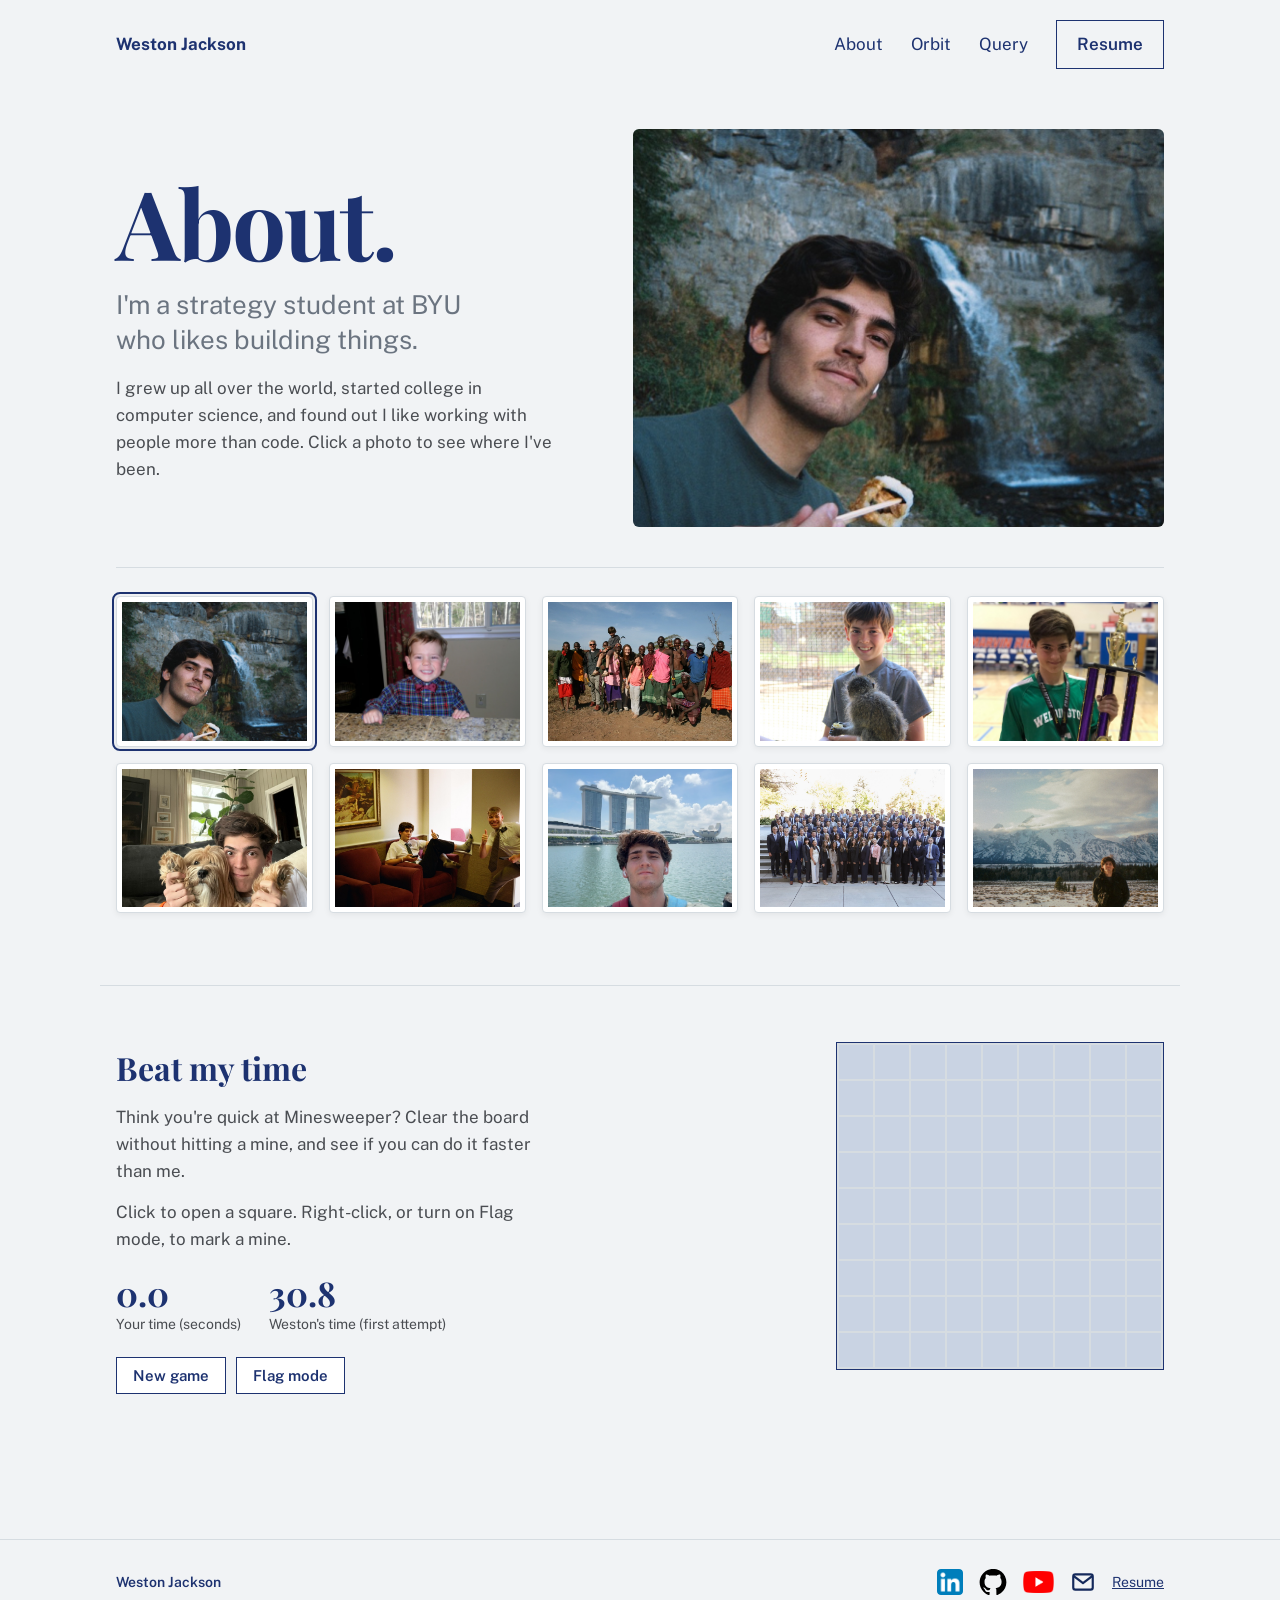
==== commit 2faa2f57: "Minesweeper: add Weston's time Co-Authored-By: Claude Opus 5.5 <noreply@anthropic.com>" ====
--- a/about.html
+++ b/about.html
@@ -54,7 +54,7 @@
 <h2>Beat my time</h2>
 <p>Think you're quick at Minesweeper? Clear the board without hitting a mine, and see if you can do it faster than me.</p>
 <p>Click to open a square. Right-click, or turn on Flag mode, to mark a mine.</p>
-<div class="times"><div><b id="t-you">0.0</b>Your time (seconds)</div><div><b id="t-me">—</b>Weston's time</div></div>
+<div class="times"><div><b id="t-you">0.0</b>Your time (seconds)</div><div><b id="t-me">30.8</b>Weston's time (first attempt)</div></div>
 <div class="gbtns"><button type="button" id="new">New game</button><button type="button" id="flag" aria-pressed="false">Flag mode</button></div>
 <p id="msg" role="status"></p>
 </div>
@@ -96,7 +96,7 @@
 
 // ---- Minesweeper: 9 x 9, 10 mines ----
 (()=>{
-const WESTON_TIME=null; // Weston's best time in seconds, e.g. 42.3 — fill this in
+const WESTON_TIME=30.8; // Weston's time in seconds (first attempt)
 const N=9,MINES=10,board=document.getElementById('board'),msg=document.getElementById('msg'),tYou=document.getElementById('t-you'),flagBtn=document.getElementById('flag');
 document.getElementById('t-me').textContent=WESTON_TIME==null?'—':WESTON_TIME.toFixed(1);
 let cells,mines,open,flags,started,over,t0,timer,flagMode=false;
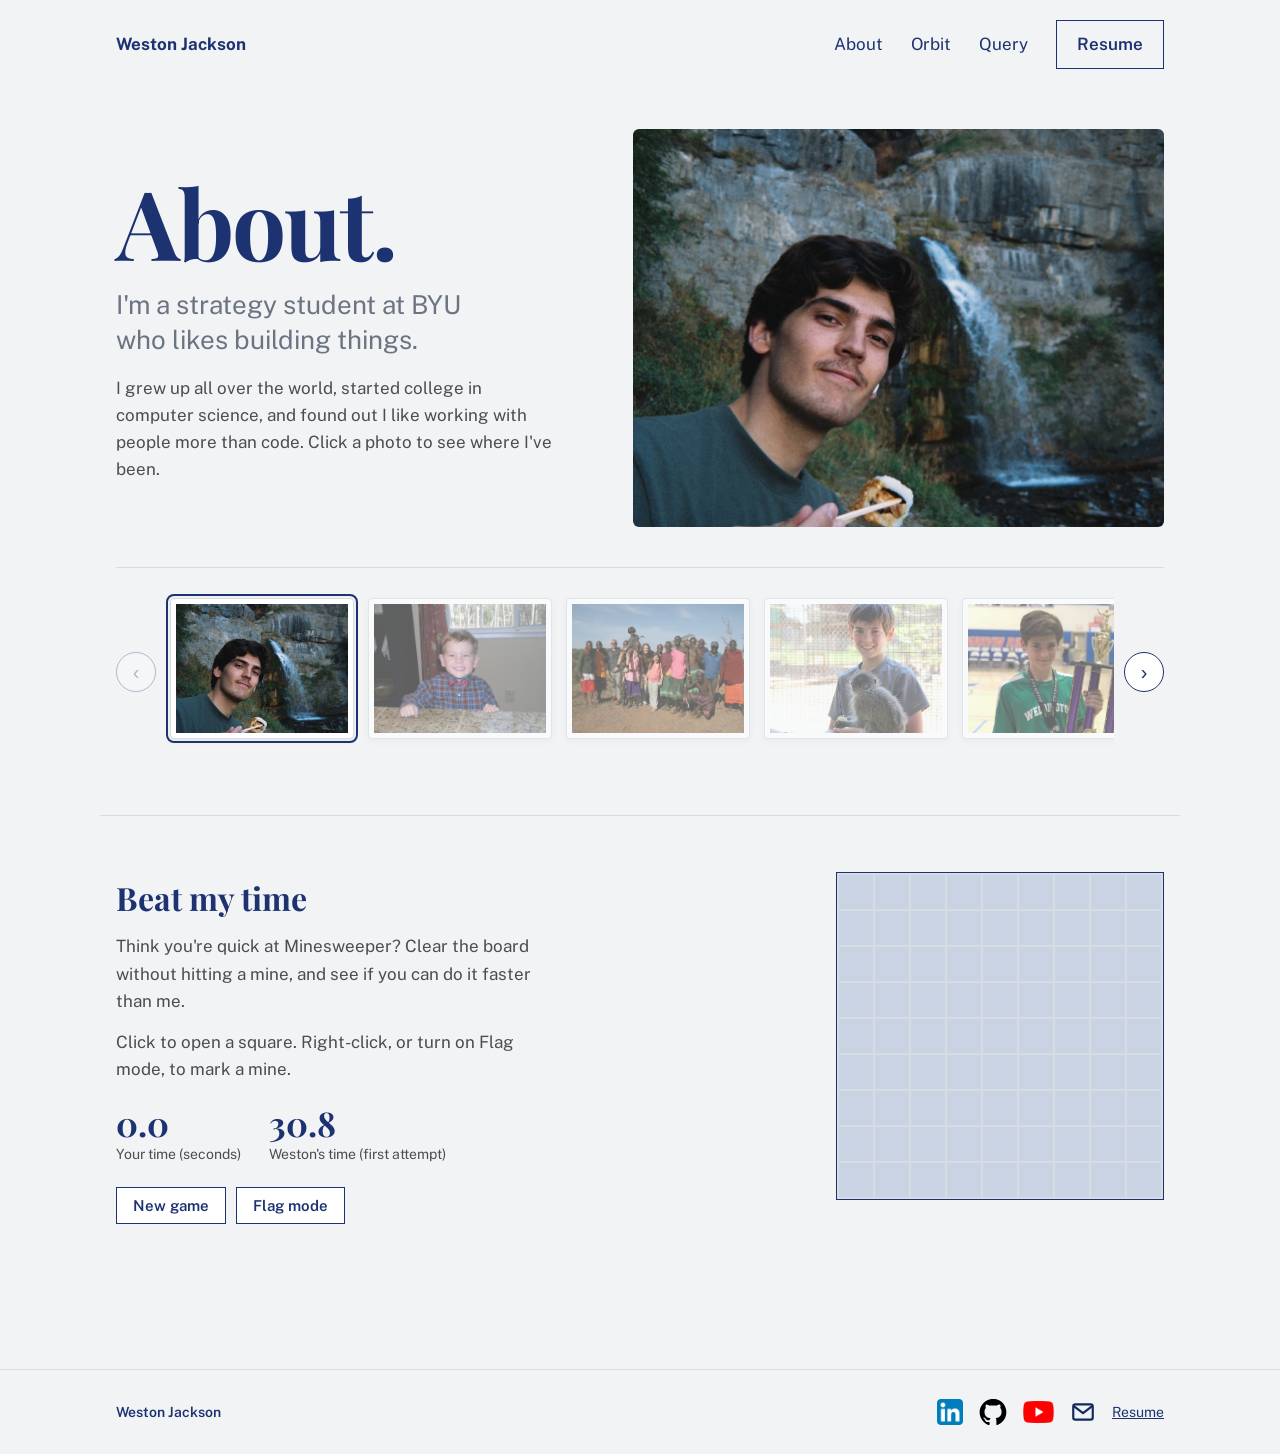
==== commit 6aaa3923: "About: photos in a horizontal scroll strip with arrows Co-Authored-By: Claude Opus 5.5 <noreply@anth" ====
--- a/about.html
+++ b/about.html
@@ -9,8 +9,13 @@
 .about .body{margin:0;max-width:44ch}
 .about .big{width:100%;aspect-ratio:4/3;object-fit:cover;display:block;border-radius:6px;transition:opacity .2s}
 .about.swap .about-text,.about.swap .big{opacity:0}
-.thumbs{list-style:none;margin:0;padding:28px 0 72px;display:grid;grid-template-columns:repeat(5,1fr);gap:16px}
-.thumbs button{display:block;width:100%;padding:5px;background:#fff;border:1px solid var(--line);border-radius:4px;box-shadow:0 2px 6px #0000000f;cursor:pointer}
+.wheel{display:grid;grid-template-columns:auto 1fr auto;gap:10px;align-items:center;padding:24px 0 64px}
+.wheel>button{width:40px;height:40px;border-radius:50%;border:1.5px solid var(--ink);background:#fff;color:var(--ink);font-size:20px;line-height:1;cursor:pointer}
+.wheel>button:disabled{opacity:.3;cursor:default}
+.thumbs{list-style:none;margin:0;padding:6px 4px 12px;display:flex;gap:14px;overflow-x:auto;scroll-snap-type:x proximity;scrollbar-width:thin}
+.thumbs li{flex:0 0 184px;scroll-snap-align:center}
+.thumbs button{display:block;width:100%;padding:5px;background:#fff;border:1px solid var(--line);border-radius:4px;box-shadow:0 2px 6px #0000000f;cursor:pointer;opacity:.6;transition:opacity .2s}
+.thumbs button:hover,.thumbs button[aria-pressed="true"]{opacity:1}
 .thumbs img{display:block;width:100%;aspect-ratio:4/3;object-fit:cover}
 .thumbs button[aria-pressed="true"]{outline:2.5px solid var(--ink);outline-offset:2px}
 .thumbs button:focus-visible{outline:2.5px solid var(--accent);outline-offset:2px}
@@ -31,7 +36,7 @@
 .board button.open{background:#fff;cursor:default}
 .board button.mine{background:var(--accent);color:#fff}
 .board .n1{color:#1D4ED8}.board .n2{color:#15803D}.board .n3{color:#B8322A}.board .n4{color:#5B21B6}.board .n5{color:#92400E}.board .n6{color:#0E7490}.board .n7{color:#1c1b19}.board .n8{color:#6B7480}
-@media(max-width:760px){.about{grid-template-columns:1fr;gap:24px;padding:16px 0 28px}.about .big{order:-1}.about-text{min-height:230px;justify-content:flex-start}.thumbs{gap:8px;padding:20px 0 48px}.thumbs button{padding:3px}.game{grid-template-columns:1fr;gap:28px;padding:40px 16px 64px}.board{justify-self:center}}
+@media(max-width:760px){.about{grid-template-columns:1fr;gap:24px;padding:16px 0 28px}.about .big{order:-1}.about-text{min-height:230px;justify-content:flex-start}.wheel{padding:16px 0 44px;gap:6px}.wheel>button{width:34px;height:34px}.thumbs{gap:10px}.thumbs li{flex-basis:120px}.thumbs button{padding:3px}.game{grid-template-columns:1fr;gap:28px;padding:40px 16px 64px}.board{justify-self:center}}
 @media(prefers-reduced-motion:reduce){.about-text,.about .big{transition:none}}
 </style></head><body>
 <div class="wrap"><nav><a class="logo" href="index.html">Weston Jackson</a><a class="opt" href="about.html" aria-current="page">About</a><a class="opt" href="orbit.html">Orbit</a><a class="opt" href="query.html">Query</a><a class="btn" href="Weston_Jackson_Resume.pdf">Resume</a></nav></div>
@@ -46,7 +51,7 @@
 <img class="big" id="a-img" src="photos/waterfall-sushi.jpg" alt="Weston by a waterfall, holding up a piece of sushi with chopsticks" style="object-position:40% 50%">
 </div>
 
-<ul class="thumbs" id="thumbs" aria-label="Pick a photo to read about it"></ul>
+<div class="wheel"><button type="button" id="prev" aria-label="Previous photo">‹</button><ul class="thumbs" id="thumbs" aria-label="Pick a photo to read about it"></ul><button type="button" id="next" aria-label="Next photo">›</button></div>
 </div>
 
 <div class="wrap game">
@@ -79,8 +84,10 @@
  {img:'jackson-hole.jpg',pos:'center 40%',alt:'Weston in the mountains at Jackson Hole',title:'Outside.',lead:'Always planning the next trip.',body:"I surf, scuba dive and sail, and I've explored more than 80 countries on six continents. Antarctica is the one I have left."}];
 const box=document.getElementById('about'),list=document.getElementById('thumbs'),$=id=>document.getElementById(id);
 const quick=matchMedia('(prefers-reduced-motion: reduce)').matches;
+let cur=0;
 function show(i){
-  const d=items[i];
+  cur=i;const d=items[i];$('prev').disabled=i===0;$('next').disabled=i===items.length-1;
+  const li=list.children[i];if(li)list.scrollTo({left:li.offsetLeft-list.offsetLeft-(list.clientWidth-li.offsetWidth)/2,behavior:quick?'auto':'smooth'});
   const apply=()=>{$('a-title').textContent=d.title;$('a-lead').textContent=d.lead;$('a-body').textContent=d.body;const im=$('a-img');im.src='photos/'+d.img;im.alt=d.alt;im.style.objectPosition=d.pos;box.classList.remove('swap')};
   list.querySelectorAll('button').forEach((b,j)=>b.setAttribute('aria-pressed',j===i));
   if(quick){apply();return}
@@ -92,6 +99,8 @@
   im.src='photos/'+d.img;im.alt='';im.style.objectPosition=d.pos;im.loading='lazy';
   b.appendChild(im);b.addEventListener('click',()=>show(i));li.appendChild(b);list.appendChild(li);
 });
+$('prev').addEventListener('click',()=>show(Math.max(0,cur-1)));$('next').addEventListener('click',()=>show(Math.min(items.length-1,cur+1)));$('prev').disabled=true;
+list.addEventListener('wheel',e=>{if(Math.abs(e.deltaY)<=Math.abs(e.deltaX))return;const max=list.scrollWidth-list.clientWidth;if((e.deltaY<0&&list.scrollLeft<=0)||(e.deltaY>0&&list.scrollLeft>=max-1))return;e.preventDefault();list.scrollLeft+=e.deltaY},{passive:false});
 })();
 
 // ---- Minesweeper: 9 x 9, 10 mines ----
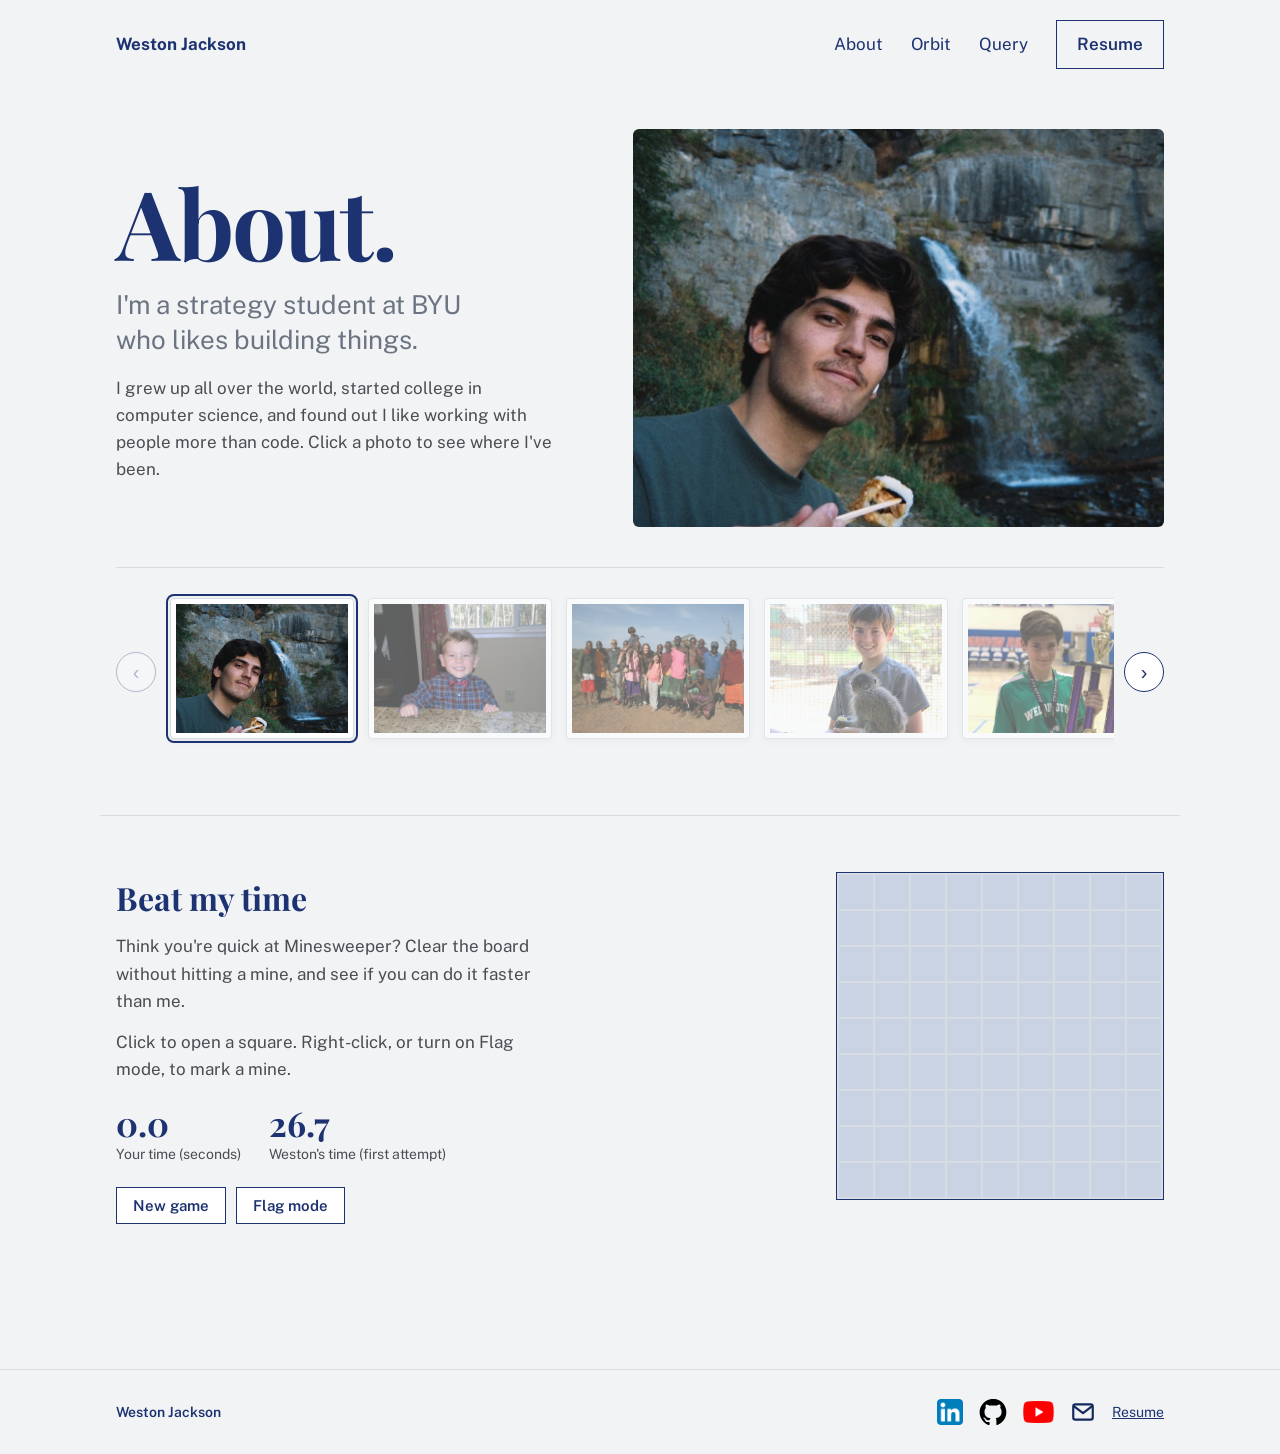
==== commit 9193e2b3: "Minesweeper: correct Weston's time to 26.7 Co-Authored-By: Claude Opus 5.5 <noreply@anthropic.com>" ====
--- a/about.html
+++ b/about.html
@@ -59,7 +59,7 @@
 <h2>Beat my time</h2>
 <p>Think you're quick at Minesweeper? Clear the board without hitting a mine, and see if you can do it faster than me.</p>
 <p>Click to open a square. Right-click, or turn on Flag mode, to mark a mine.</p>
-<div class="times"><div><b id="t-you">0.0</b>Your time (seconds)</div><div><b id="t-me">30.8</b>Weston's time (first attempt)</div></div>
+<div class="times"><div><b id="t-you">0.0</b>Your time (seconds)</div><div><b id="t-me">26.7</b>Weston's time (first attempt)</div></div>
 <div class="gbtns"><button type="button" id="new">New game</button><button type="button" id="flag" aria-pressed="false">Flag mode</button></div>
 <p id="msg" role="status"></p>
 </div>
@@ -105,7 +105,7 @@
 
 // ---- Minesweeper: 9 x 9, 10 mines ----
 (()=>{
-const WESTON_TIME=30.8; // Weston's time in seconds (first attempt)
+const WESTON_TIME=26.7; // Weston's time in seconds (first attempt)
 const N=9,MINES=10,board=document.getElementById('board'),msg=document.getElementById('msg'),tYou=document.getElementById('t-you'),flagBtn=document.getElementById('flag');
 document.getElementById('t-me').textContent=WESTON_TIME==null?'—':WESTON_TIME.toFixed(1);
 let cells,mines,open,flags,started,over,t0,timer,flagMode=false;
